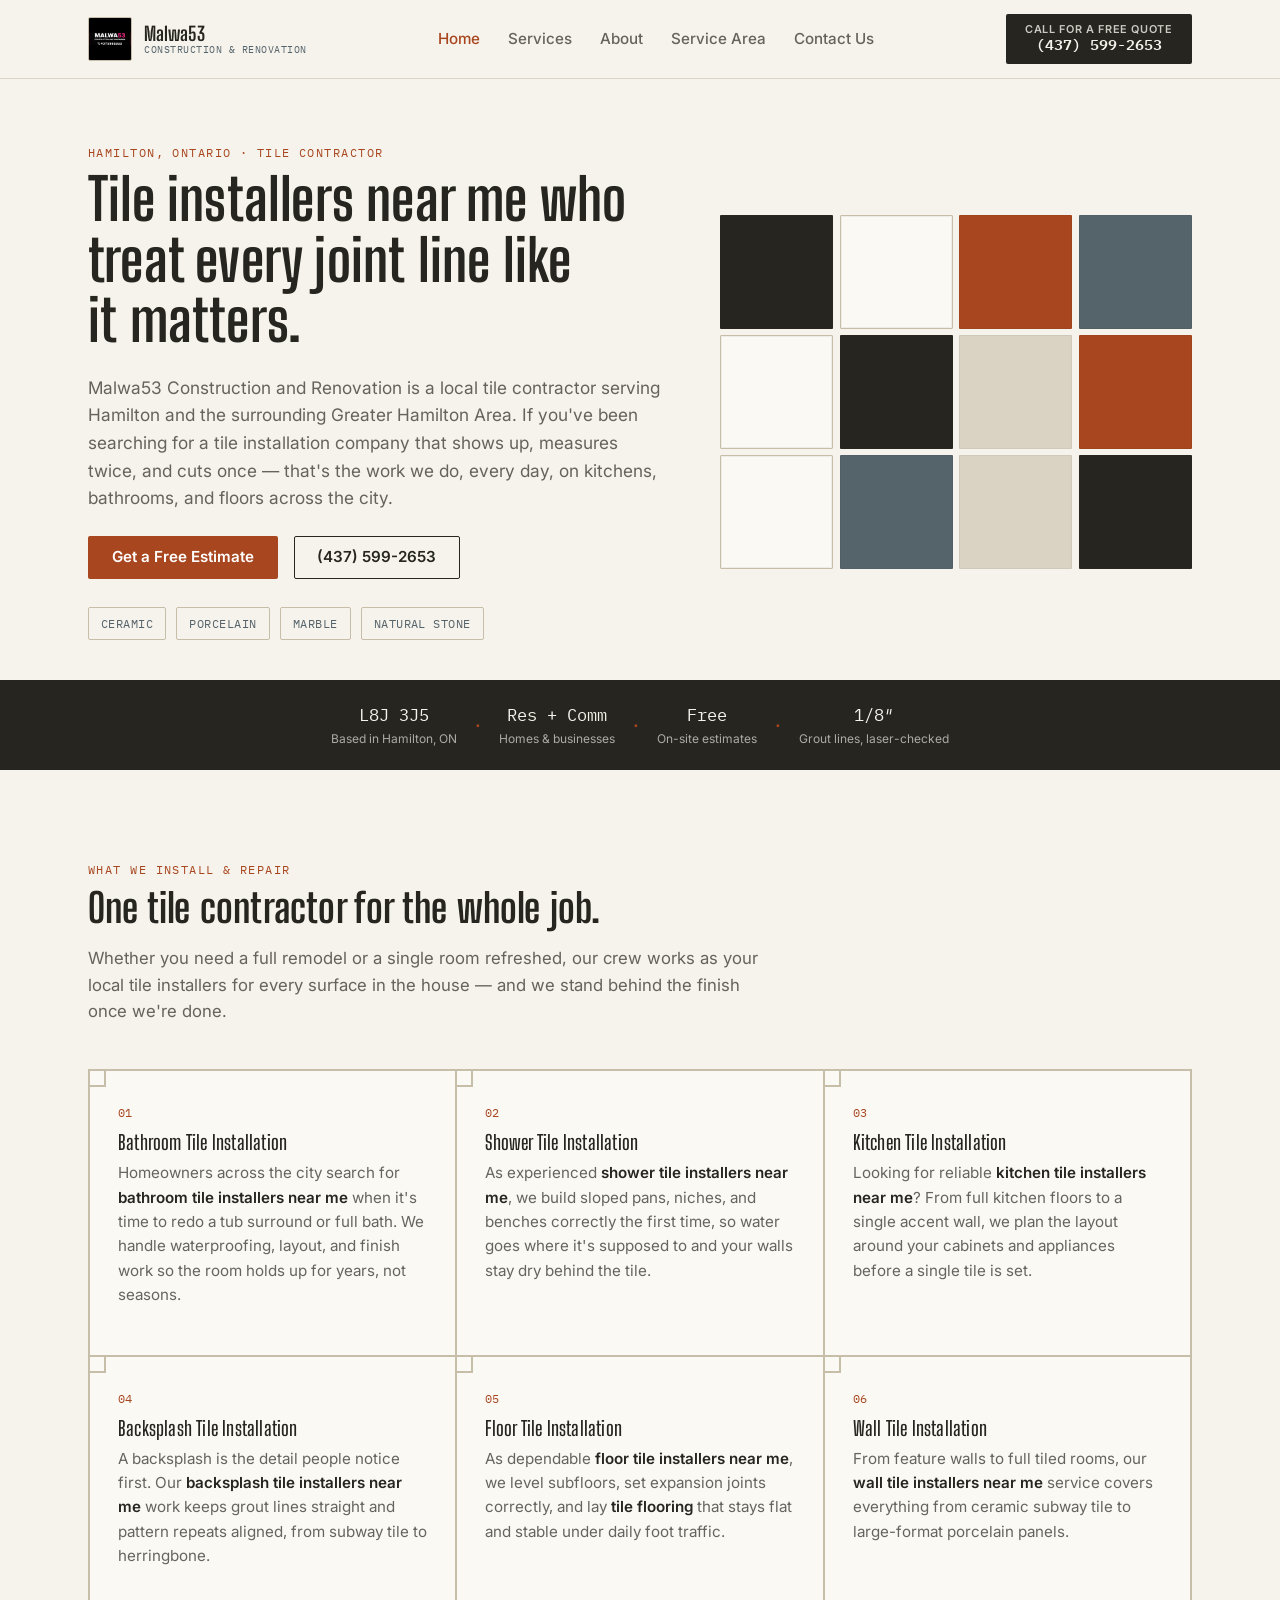
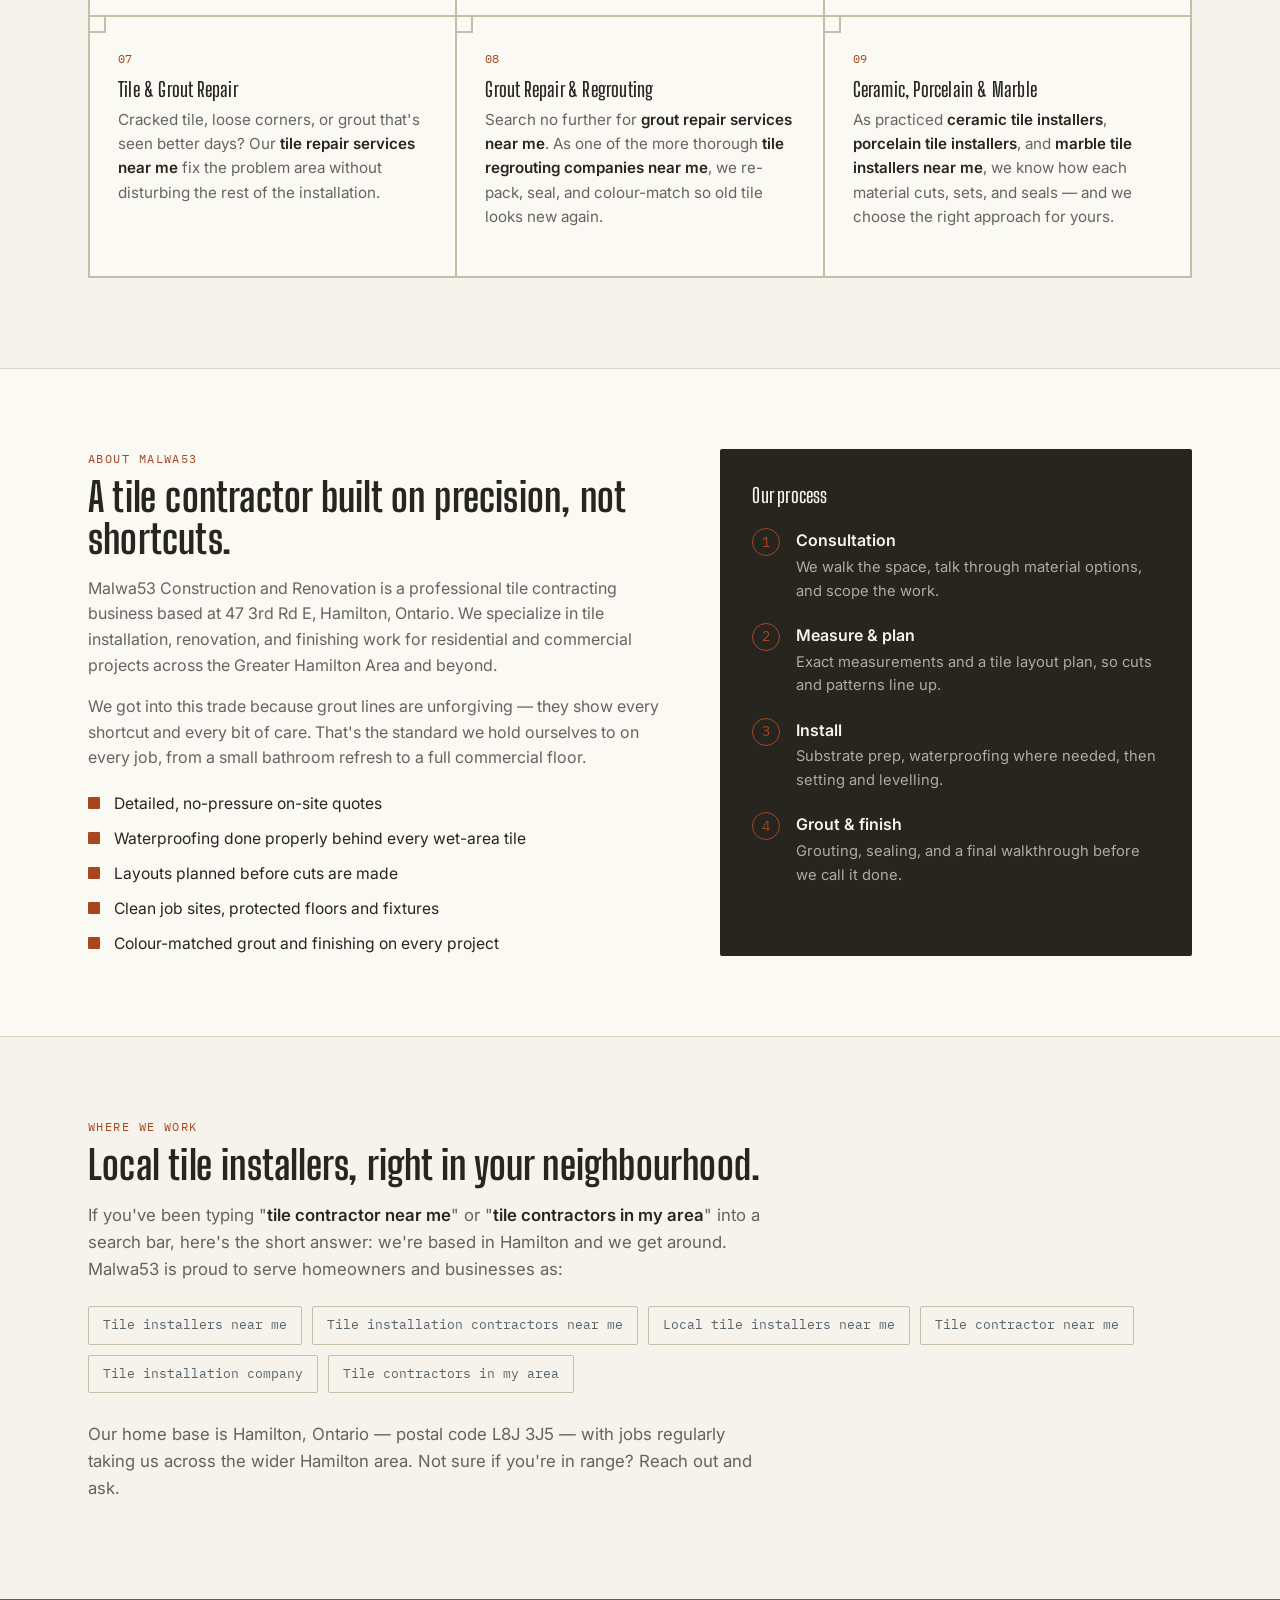
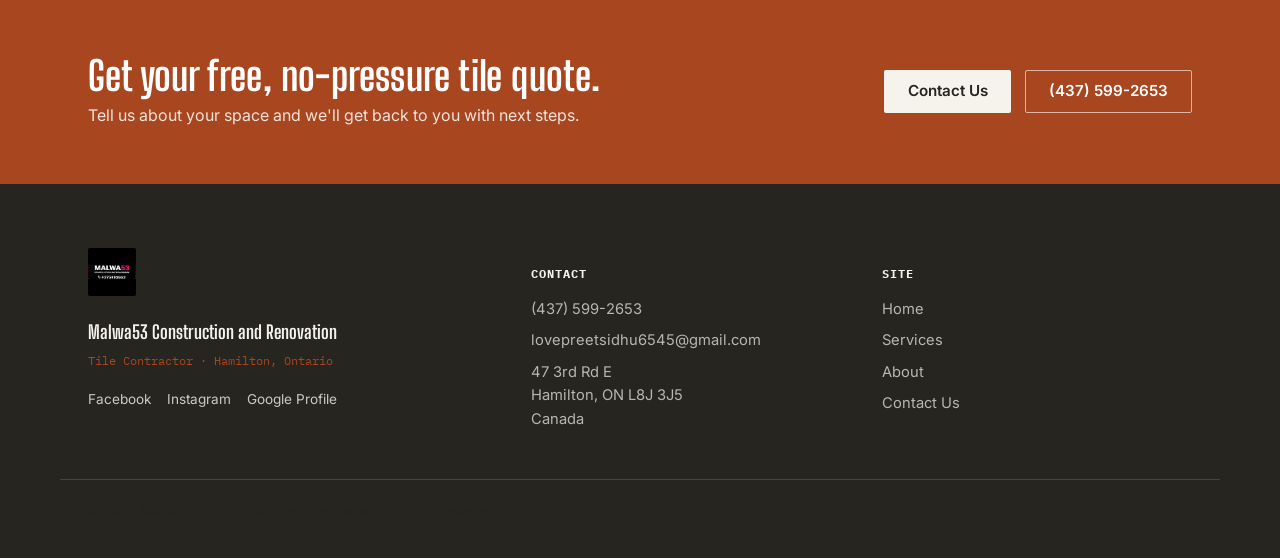
==== contact.html @ f7eab002 "Rename index (1).html to contact.html" ====
<!DOCTYPE html>
<html lang="en">
<head>
<meta charset="UTF-8">
<meta name="viewport" content="width=device-width, initial-scale=1.0">
<title>Malwa53 Construction and Renovation | Tile Contractor in Hamilton, Ontario</title>
<meta name="description" content="Malwa53 Construction and Renovation is a trusted local tile contractor in Hamilton, Ontario, offering bathroom, kitchen, backsplash, floor and wall tile installation, plus tile and grout repair services.">
<link rel="preconnect" href="https://fonts.googleapis.com">
<link rel="preconnect" href="https://fonts.gstatic.com" crossorigin>
<link href="https://fonts.googleapis.com/css2?family=Big+Shoulders+Display:wght@500;600;700;800&family=Inter:wght@400;500;600;700&family=IBM+Plex+Mono:wght@400;500&display=swap" rel="stylesheet">
<link rel="stylesheet" href="styles.css">
</head>
<body>

<!-- ============ HEADER ============ -->
<header class="site-header">
  <div class="wrap header-inner">
    <a class="brand" href="index.html">
      <img src="Malwa53 Construction and Renovation.jpg" alt="Malwa53 Construction and Renovation logo" class="brand-mark">
      <span class="brand-text">
        <span class="brand-name">Malwa53</span>
        <span class="brand-sub">Construction &amp; Renovation</span>
      </span>
    </a>

    <nav class="main-nav" aria-label="Primary">
      <a href="index.html" class="active">Home</a>
      <a href="index.html#services">Services</a>
      <a href="index.html#about">About</a>
      <a href="index.html#area">Service Area</a>
      <a href="contact.html">Contact Us</a>
    </nav>

    <a class="btn btn-call" href="tel:+14375992653">
      <span class="btn-label">Call for a Free Quote</span>
      <span class="btn-number">(437) 599-2653</span>
    </a>
  </div>
</header>

<main>

  <!-- ============ HERO ============ -->
  <section class="hero">
    <div class="wrap hero-inner">
      <div class="hero-copy">
        <p class="eyebrow">Hamilton, Ontario &middot; Tile Contractor</p>
        <h1>Tile installers near me who treat every joint&nbsp;line like it&nbsp;matters.</h1>
        <p class="hero-lede">
          Malwa53 Construction and Renovation is a local tile contractor serving Hamilton and the
          surrounding Greater Hamilton Area. If you've been searching for a tile installation company
          that shows up, measures twice, and cuts once &mdash; that's the work we do, every day, on
          kitchens, bathrooms, and floors across the city.
        </p>
        <div class="hero-actions">
          <a href="contact.html" class="btn btn-primary">Get a Free Estimate</a>
          <a href="tel:+14375992653" class="btn btn-ghost">(437) 599-2653</a>
        </div>
        <ul class="hero-tags">
          <li>Ceramic</li>
          <li>Porcelain</li>
          <li>Marble</li>
          <li>Natural Stone</li>
        </ul>
      </div>

      <div class="hero-mosaic" aria-hidden="true">
        <div class="tile t1"></div>
        <div class="tile t2"></div>
        <div class="tile t3"></div>
        <div class="tile t4"></div>
        <div class="tile t5"></div>
        <div class="tile t6"></div>
        <div class="tile t7"></div>
        <div class="tile t8"></div>
        <div class="tile t9"></div>
        <div class="tile t10"></div>
        <div class="tile t11"></div>
        <div class="tile t12"></div>
      </div>
    </div>
  </section>

  <!-- ============ TRUST STRIP ============ -->
  <section class="trust-strip">
    <div class="wrap trust-inner">
      <div class="trust-item">
        <span class="trust-num">L8J&nbsp;3J5</span>
        <span class="trust-label">Based in Hamilton, ON</span>
      </div>
      <span class="grout-dot" aria-hidden="true">&middot;</span>
      <div class="trust-item">
        <span class="trust-num">Res + Comm</span>
        <span class="trust-label">Homes &amp; businesses</span>
      </div>
      <span class="grout-dot" aria-hidden="true">&middot;</span>
      <div class="trust-item">
        <span class="trust-num">Free</span>
        <span class="trust-label">On-site estimates</span>
      </div>
      <span class="grout-dot" aria-hidden="true">&middot;</span>
      <div class="trust-item">
        <span class="trust-num">1/8&Prime;</span>
        <span class="trust-label">Grout lines, laser-checked</span>
      </div>
    </div>
  </section>

  <!-- ============ SERVICES ============ -->
  <section class="services" id="services">
    <div class="wrap">
      <p class="eyebrow">What we install &amp; repair</p>
      <h2>One tile contractor for the whole job.</h2>
      <p class="section-lede">
        Whether you need a full remodel or a single room refreshed, our crew works as your local tile
        installers for every surface in the house &mdash; and we stand behind the finish once we're done.
      </p>

      <div class="tile-grid">

        <article class="swatch">
          <span class="swatch-tag">01</span>
          <h3>Bathroom Tile Installation</h3>
          <p>
            Homeowners across the city search for <strong>bathroom tile installers near me</strong> when
            it's time to redo a tub surround or full bath. We handle waterproofing, layout, and finish
            work so the room holds up for years, not seasons.
          </p>
        </article>

        <article class="swatch">
          <span class="swatch-tag">02</span>
          <h3>Shower Tile Installation</h3>
          <p>
            As experienced <strong>shower tile installers near me</strong>, we build sloped pans, niches,
            and benches correctly the first time, so water goes where it's supposed to and your walls
            stay dry behind the tile.
          </p>
        </article>

        <article class="swatch">
          <span class="swatch-tag">03</span>
          <h3>Kitchen Tile Installation</h3>
          <p>
            Looking for reliable <strong>kitchen tile installers near me</strong>? From full kitchen floors
            to a single accent wall, we plan the layout around your cabinets and appliances before a
            single tile is set.
          </p>
        </article>

        <article class="swatch">
          <span class="swatch-tag">04</span>
          <h3>Backsplash Tile Installation</h3>
          <p>
            A backsplash is the detail people notice first. Our <strong>backsplash tile installers near me</strong>
            work keeps grout lines straight and pattern repeats aligned, from subway tile to herringbone.
          </p>
        </article>

        <article class="swatch">
          <span class="swatch-tag">05</span>
          <h3>Floor Tile Installation</h3>
          <p>
            As dependable <strong>floor tile installers near me</strong>, we level subfloors, set expansion
            joints correctly, and lay <strong>tile flooring</strong> that stays flat and stable under daily
            foot traffic.
          </p>
        </article>

        <article class="swatch">
          <span class="swatch-tag">06</span>
          <h3>Wall Tile Installation</h3>
          <p>
            From feature walls to full tiled rooms, our <strong>wall tile installers near me</strong> service
            covers everything from ceramic subway tile to large-format porcelain panels.
          </p>
        </article>

        <article class="swatch">
          <span class="swatch-tag">07</span>
          <h3>Tile &amp; Grout Repair</h3>
          <p>
            Cracked tile, loose corners, or grout that's seen better days? Our <strong>tile repair services near me</strong>
            fix the problem area without disturbing the rest of the installation.
          </p>
        </article>

        <article class="swatch">
          <span class="swatch-tag">08</span>
          <h3>Grout Repair &amp; Regrouting</h3>
          <p>
            Search no further for <strong>grout repair services near me</strong>. As one of the more thorough
            <strong>tile regrouting companies near me</strong>, we re-pack, seal, and colour-match so old
            tile looks new again.
          </p>
        </article>

        <article class="swatch">
          <span class="swatch-tag">09</span>
          <h3>Ceramic, Porcelain &amp; Marble</h3>
          <p>
            As practiced <strong>ceramic tile installers</strong>, <strong>porcelain tile installers</strong>, and
            <strong>marble tile installers near me</strong>, we know how each material cuts, sets, and seals
            &mdash; and we choose the right approach for yours.
          </p>
        </article>

      </div>
    </div>
  </section>

  <!-- ============ ABOUT / WHY US ============ -->
  <section class="about" id="about">
    <div class="wrap about-inner">
      <div class="about-copy">
        <p class="eyebrow">About Malwa53</p>
        <h2>A tile contractor built on precision, not shortcuts.</h2>
        <p>
          Malwa53 Construction and Renovation is a professional tile contracting business based at
          47 3rd Rd E, Hamilton, Ontario. We specialize in tile installation, renovation, and finishing
          work for residential and commercial projects across the Greater Hamilton Area and beyond.
        </p>
        <p>
          We got into this trade because grout lines are unforgiving &mdash; they show every shortcut and
          every bit of care. That's the standard we hold ourselves to on every job, from a small
          bathroom refresh to a full commercial floor.
        </p>
        <ul class="check-list">
          <li>Detailed, no-pressure on-site quotes</li>
          <li>Waterproofing done properly behind every wet-area tile</li>
          <li>Layouts planned before cuts are made</li>
          <li>Clean job sites, protected floors and fixtures</li>
          <li>Colour-matched grout and finishing on every project</li>
        </ul>
      </div>

      <div class="about-panel">
        <h3>Our process</h3>
        <ol class="process-list">
          <li>
            <span class="process-num">1</span>
            <div>
              <strong>Consultation</strong>
              <p>We walk the space, talk through material options, and scope the work.</p>
            </div>
          </li>
          <li>
            <span class="process-num">2</span>
            <div>
              <strong>Measure &amp; plan</strong>
              <p>Exact measurements and a tile layout plan, so cuts and patterns line up.</p>
            </div>
          </li>
          <li>
            <span class="process-num">3</span>
            <div>
              <strong>Install</strong>
              <p>Substrate prep, waterproofing where needed, then setting and levelling.</p>
            </div>
          </li>
          <li>
            <span class="process-num">4</span>
            <div>
              <strong>Grout &amp; finish</strong>
              <p>Grouting, sealing, and a final walkthrough before we call it done.</p>
            </div>
          </li>
        </ol>
      </div>
    </div>
  </section>

  <!-- ============ SERVICE AREA ============ -->
  <section class="area" id="area">
    <div class="wrap">
      <p class="eyebrow">Where we work</p>
      <h2>Local tile installers, right in your neighbourhood.</h2>
      <p class="section-lede">
        If you've been typing "<strong>tile contractor near me</strong>" or "<strong>tile contractors in my
        area</strong>" into a search bar, here's the short answer: we're based in Hamilton and we get
        around. Malwa53 is proud to serve homeowners and businesses as:
      </p>
      <ul class="area-tags">
        <li>Tile installers near me</li>
        <li>Tile installation contractors near me</li>
        <li>Local tile installers near me</li>
        <li>Tile contractor near me</li>
        <li>Tile installation company</li>
        <li>Tile contractors in my area</li>
      </ul>
      <p class="section-lede">
        Our home base is Hamilton, Ontario &mdash; postal code L8J 3J5 &mdash; with jobs regularly taking us
        across the wider Hamilton area. Not sure if you're in range? Reach out and ask.
      </p>
    </div>
  </section>

  <!-- ============ CTA BANNER ============ -->
  <section class="cta-banner">
    <div class="wrap cta-inner">
      <div>
        <h2>Get your free, no-pressure tile quote.</h2>
        <p>Tell us about your space and we'll get back to you with next steps.</p>
      </div>
      <div class="cta-actions">
        <a href="contact.html" class="btn btn-primary-inverse">Contact Us</a>
        <a href="tel:+14375992653" class="btn btn-ghost-inverse">(437) 599-2653</a>
      </div>
    </div>
  </section>

</main>

<!-- ============ FOOTER ============ -->
<footer class="site-footer">
  <div class="wrap footer-inner">
    <div class="footer-brand">
      <img src="Malwa53 Construction and Renovation.jpg" alt="Malwa53 Construction and Renovation logo" class="footer-logo">
      <p class="brand-name">Malwa53 Construction and Renovation</p>
      <p class="footer-tagline">Tile Contractor &middot; Hamilton, Ontario</p>
      <div class="social-links">
        <a href="https://www.facebook.com/people/Malwa53-Construction-and-Renovation/61591965983085/" target="_blank" rel="noopener">Facebook</a>
        <a href="https://www.instagram.com/malwa53_constructoinand_reno/" target="_blank" rel="noopener">Instagram</a>
        <a href="https://share.google/0aF2toQSQWah9Ocht" target="_blank" rel="noopener">Google Profile</a>
      </div>
    </div>

    <div class="footer-col">
      <h4>Contact</h4>
      <p><a href="tel:+14375992653">(437) 599-2653</a></p>
      <p><a href="mailto:lovepreetsidhu6545@gmail.com">lovepreetsidhu6545@gmail.com</a></p>
      <p>47 3rd Rd E<br>Hamilton, ON&nbsp;L8J&nbsp;3J5<br>Canada</p>
    </div>

    <div class="footer-col">
      <h4>Site</h4>
      <p><a href="index.html">Home</a></p>
      <p><a href="index.html#services">Services</a></p>
      <p><a href="index.html#about">About</a></p>
      <p><a href="contact.html">Contact Us</a></p>
    </div>
  </div>
  <div class="wrap footer-bottom">
    <p>&copy; 2026 Malwa53 Construction and Renovation. All rights reserved.</p>
  </div>
</footer>

</body>
</html>
---- styles.css ----
/* =========================================================
   Malwa53 Construction and Renovation
   Design tokens: porcelain / grout-charcoal / brick / slate
   ========================================================= */

:root{
  --porcelain:   #F6F3EC;
  --porcelain-2: #FBF9F4;
  --charcoal:    #26251F;
  --charcoal-70: rgba(38,37,31,0.7);
  --brick:       #A8461F;
  --brick-dark:  #8A3818;
  --slate:       #55636B;
  --line:        #DAD3C4;
  --line-strong: #C7BEA9;
  --white:       #FFFFFF;

  --font-display: 'Big Shoulders Display', sans-serif;
  --font-body:    'Inter', sans-serif;
  --font-mono:    'IBM Plex Mono', monospace;

  --radius-sm: 2px;
  --wrap: 1160px;
}

*{ box-sizing: border-box; }
html{ scroll-behavior: smooth; }

body{
  margin:0;
  background: var(--porcelain);
  color: var(--charcoal);
  font-family: var(--font-body);
  font-size: 16px;
  line-height: 1.6;
  -webkit-font-smoothing: antialiased;
}

.wrap{
  max-width: var(--wrap);
  margin: 0 auto;
  padding: 0 28px;
}

h1,h2,h3{
  font-family: var(--font-display);
  font-weight: 700;
  line-height: 1.05;
  margin: 0 0 0.4em;
  letter-spacing: 0.2px;
}

h1{ font-size: clamp(2.4rem, 5vw, 3.6rem); }
h2{ font-size: clamp(1.8rem, 3.4vw, 2.5rem); }
h3{ font-size: 1.25rem; font-weight: 600; }

p{ margin: 0 0 1em; color: var(--charcoal-70); }

a{ color: inherit; text-decoration: none; }

.eyebrow{
  font-family: var(--font-mono);
  font-size: 0.75rem;
  letter-spacing: 0.12em;
  text-transform: uppercase;
  color: var(--brick);
  margin-bottom: 0.6em;
}

.section-lede{
  max-width: 62ch;
  font-size: 1.05rem;
}

strong{ color: var(--charcoal); font-weight: 600; }

/* ---------- Buttons ---------- */
.btn{
  display: inline-flex;
  flex-direction: column;
  align-items: center;
  justify-content: center;
  padding: 0.75em 1.5em;
  border-radius: var(--radius-sm);
  font-family: var(--font-body);
  font-weight: 600;
  font-size: 0.95rem;
  border: 1.5px solid transparent;
  cursor: pointer;
  transition: transform 0.15s ease, background 0.15s ease, border-color 0.15s ease;
  line-height: 1.2;
}
.btn:hover{ transform: translateY(-1px); }

.btn-primary{ background: var(--brick); color: var(--white); }
.btn-primary:hover{ background: var(--brick-dark); }

.btn-ghost{ background: transparent; border-color: var(--charcoal); color: var(--charcoal); }
.btn-ghost:hover{ background: var(--charcoal); color: var(--porcelain); }

.btn-primary-inverse{ background: var(--porcelain); color: var(--charcoal); }
.btn-primary-inverse:hover{ background: var(--white); }

.btn-ghost-inverse{ background: transparent; border-color: rgba(255,255,255,0.6); color: var(--white); }
.btn-ghost-inverse:hover{ border-color: var(--white); }

.btn-call{
  background: var(--charcoal);
  color: var(--porcelain);
  text-align: center;
  padding: 0.55em 1.2em;
}
.btn-call:hover{ background: var(--brick); }
.btn-label{ font-size: 0.68rem; text-transform: uppercase; letter-spacing: 0.06em; opacity: 0.8; }
.btn-number{ font-family: var(--font-mono); font-size: 0.95rem; }

/* ---------- Header ---------- */
.site-header{
  background: var(--porcelain);
  border-bottom: 1px solid var(--line);
  position: sticky;
  top: 0;
  z-index: 50;
}
.header-inner{
  display: flex;
  align-items: center;
  justify-content: space-between;
  gap: 24px;
  padding-top: 14px;
  padding-bottom: 14px;
}
.brand{ display: flex; align-items: center; gap: 12px; }
.brand-mark{
  width: 44px; height: 44px;
  object-fit: cover;
  border-radius: var(--radius-sm);
  border: 1px solid var(--line-strong);
}
.brand-text{ display: flex; flex-direction: column; line-height: 1.1; }
.brand-name{ font-family: var(--font-display); font-weight: 700; font-size: 1.2rem; }
.brand-sub{ font-family: var(--font-mono); font-size: 0.65rem; letter-spacing: 0.05em; color: var(--slate); text-transform: uppercase; }

.main-nav{ display: flex; gap: 28px; font-size: 0.95rem; font-weight: 500; }
.main-nav a{ color: var(--charcoal-70); position: relative; padding: 4px 0; }
.main-nav a:hover, .main-nav a.active{ color: var(--brick); }

@media (max-width: 860px){
  .main-nav{ display: none; }
}

/* ---------- Hero ---------- */
.hero{ padding: 64px 0 40px; overflow: hidden; }
.hero-inner{
  display: grid;
  grid-template-columns: 1.1fr 0.9fr;
  gap: 56px;
  align-items: center;
}
.hero-lede{ font-size: 1.08rem; max-width: 52ch; }
.hero-actions{ display: flex; gap: 16px; margin: 24px 0 28px; flex-wrap: wrap; }
.hero-tags{
  list-style: none;
  display: flex;
  gap: 10px;
  padding: 0;
  margin: 0;
  flex-wrap: wrap;
}
.hero-tags li{
  font-family: var(--font-mono);
  font-size: 0.75rem;
  letter-spacing: 0.04em;
  text-transform: uppercase;
  padding: 6px 12px;
  border: 1px solid var(--line-strong);
  border-radius: var(--radius-sm);
  color: var(--slate);
}

/* Signature element: laid-tile mosaic */
.hero-mosaic{
  display: grid;
  grid-template-columns: repeat(4, 1fr);
  grid-template-rows: repeat(3, 1fr);
  gap: 6px;
  aspect-ratio: 4 / 3;
}
.hero-mosaic .tile{
  border-radius: 1px;
  opacity: 0;
  transform: scale(0.85);
  animation: tile-lay 0.5s ease forwards;
  box-shadow: inset 0 0 0 1px rgba(38,37,31,0.06);
}
.t1{ background: var(--charcoal); animation-delay: 0.02s; }
.t2{ background: var(--porcelain-2); border: 1px solid var(--line-strong); animation-delay: 0.09s; }
.t3{ background: var(--brick); animation-delay: 0.16s; }
.t4{ background: var(--slate); animation-delay: 0.23s; }
.t5{ background: var(--porcelain-2); border: 1px solid var(--line-strong); animation-delay: 0.30s; }
.t6{ background: var(--charcoal); animation-delay: 0.37s; }
.t7{ background: var(--line); animation-delay: 0.44s; }
.t8{ background: var(--brick); animation-delay: 0.51s; }
.t9{ background: var(--porcelain-2); border: 1px solid var(--line-strong); animation-delay: 0.58s; }
.t10{ background: var(--slate); animation-delay: 0.65s; }
.t11{ background: var(--line); animation-delay: 0.72s; }
.t12{ background: var(--charcoal); animation-delay: 0.79s; }

@keyframes tile-lay{
  to{ opacity: 1; transform: scale(1); }
}

@media (prefers-reduced-motion: reduce){
  .hero-mosaic .tile{ animation: none; opacity: 1; transform: none; }
}

@media (max-width: 860px){
  .hero-inner{ grid-template-columns: 1fr; }
  .hero-mosaic{ max-width: 420px; margin: 0 auto; }
}

/* ---------- Trust strip ---------- */
.trust-strip{
  background: var(--charcoal);
  color: var(--porcelain);
  padding: 22px 0;
}
.trust-inner{
  display: flex;
  align-items: center;
  justify-content: center;
  flex-wrap: wrap;
  gap: 18px;
}
.trust-item{ display: flex; flex-direction: column; align-items: center; text-align: center; }
.trust-num{ font-family: var(--font-mono); font-size: 1.05rem; color: var(--porcelain); }
.trust-label{ font-size: 0.75rem; color: rgba(246,243,236,0.65); }
.grout-dot{ color: var(--brick); font-size: 1.4rem; }
@media (max-width: 700px){ .grout-dot{ display:none; } }

/* ---------- Services ---------- */
.services{ padding: 90px 0; }
.tile-grid{
  margin-top: 44px;
  display: grid;
  grid-template-columns: repeat(3, 1fr);
  gap: 2px;
  background: var(--line-strong);
  border: 2px solid var(--line-strong);
}
.swatch{
  background: var(--porcelain-2);
  padding: 32px 28px;
  position: relative;
  transition: background 0.2s ease;
}
.swatch:hover{ background: var(--white); }
.swatch::before{
  content: "";
  position: absolute;
  top: 0; left: 0;
  width: 14px; height: 14px;
  background: var(--porcelain-2);
  border-right: 2px solid var(--line-strong);
  border-bottom: 2px solid var(--line-strong);
  transition: background 0.2s ease;
}
.swatch:hover::before{ background: var(--white); }
.swatch-tag{
  font-family: var(--font-mono);
  font-size: 0.75rem;
  color: var(--brick);
  display: block;
  margin-bottom: 10px;
}
.swatch p{ font-size: 0.95rem; }

@media (max-width: 900px){
  .tile-grid{ grid-template-columns: repeat(2, 1fr); }
}
@media (max-width: 600px){
  .tile-grid{ grid-template-columns: 1fr; }
}

/* ---------- About ---------- */
.about{ padding: 80px 0; background: var(--porcelain-2); border-top: 1px solid var(--line); border-bottom: 1px solid var(--line); }
.about-inner{
  display: grid;
  grid-template-columns: 1.1fr 0.9fr;
  gap: 56px;
}
.check-list{
  list-style: none;
  padding: 0;
  margin: 20px 0 0;
  display: grid;
  gap: 10px;
}
.check-list li{
  position: relative;
  padding-left: 26px;
  color: var(--charcoal);
  font-size: 0.98rem;
}
.check-list li::before{
  content: "";
  position: absolute;
  left: 0; top: 6px;
  width: 12px; height: 12px;
  background: var(--brick);
  border-radius: 1px;
}

.about-panel{
  background: var(--charcoal);
  color: var(--porcelain);
  padding: 36px 32px;
  border-radius: var(--radius-sm);
}
.about-panel h3{ color: var(--porcelain); margin-bottom: 22px; }
.process-list{
  list-style: none;
  margin: 0; padding: 0;
  display: grid;
  gap: 20px;
}
.process-list li{ display: flex; gap: 16px; align-items: flex-start; }
.process-num{
  font-family: var(--font-mono);
  color: var(--brick);
  border: 1px solid var(--brick);
  width: 28px; height: 28px;
  min-width: 28px;
  display: flex; align-items: center; justify-content: center;
  border-radius: 50%;
  font-size: 0.85rem;
}
.process-list strong{ color: var(--porcelain); display: block; margin-bottom: 2px; }
.process-list p{ color: rgba(246,243,236,0.65); margin: 0; font-size: 0.92rem; }

@media (max-width: 860px){
  .about-inner{ grid-template-columns: 1fr; }
}

/* ---------- Service area ---------- */
.area{ padding: 80px 0; }
.area-tags{
  list-style: none;
  display: flex;
  flex-wrap: wrap;
  gap: 10px;
  padding: 0;
  margin: 24px 0 28px;
}
.area-tags li{
  font-family: var(--font-mono);
  font-size: 0.8rem;
  padding: 8px 14px;
  border: 1px solid var(--line-strong);
  color: var(--slate);
  border-radius: var(--radius-sm);
}

/* ---------- CTA Banner ---------- */
.cta-banner{ background: var(--brick); color: var(--white); padding: 56px 0; }
.cta-inner{
  display: flex;
  align-items: center;
  justify-content: space-between;
  flex-wrap: wrap;
  gap: 24px;
}
.cta-banner h2{ color: var(--white); margin-bottom: 6px; }
.cta-banner p{ color: rgba(255,255,255,0.85); margin: 0; }
.cta-actions{ display: flex; gap: 14px; flex-wrap: wrap; }

/* ---------- Footer ---------- */
.site-footer{ background: var(--charcoal); color: rgba(246,243,236,0.8); padding: 64px 0 0; }
.footer-inner{
  display: grid;
  grid-template-columns: 1.3fr 1fr 1fr;
  gap: 40px;
  padding-bottom: 40px;
  border-bottom: 1px solid rgba(246,243,236,0.15);
}
.footer-logo{ width: 48px; height: 48px; object-fit: cover; border-radius: var(--radius-sm); margin-bottom: 14px; }
.footer-brand .brand-name{ font-family: var(--font-display); font-size: 1.15rem; color: var(--porcelain); margin: 0; }
.footer-tagline{ font-family: var(--font-mono); font-size: 0.75rem; color: var(--brick); margin: 4px 0 18px; }
.social-links{ display: flex; gap: 16px; font-size: 0.85rem; }
.social-links a:hover{ color: var(--brick); }
.footer-col h4{
  font-family: var(--font-mono);
  font-size: 0.75rem;
  letter-spacing: 0.08em;
  text-transform: uppercase;
  color: var(--porcelain);
  margin-bottom: 14px;
}
.footer-col p{ margin: 0 0 8px; font-size: 0.92rem; color: rgba(246,243,236,0.7); }
.footer-col a:hover{ color: var(--brick); }

.footer-bottom{ padding: 22px 28px; font-size: 0.8rem; color: rgba(246,243,236,0.45); }

@media (max-width: 700px){
  .footer-inner{ grid-template-columns: 1fr; gap: 32px; }
}
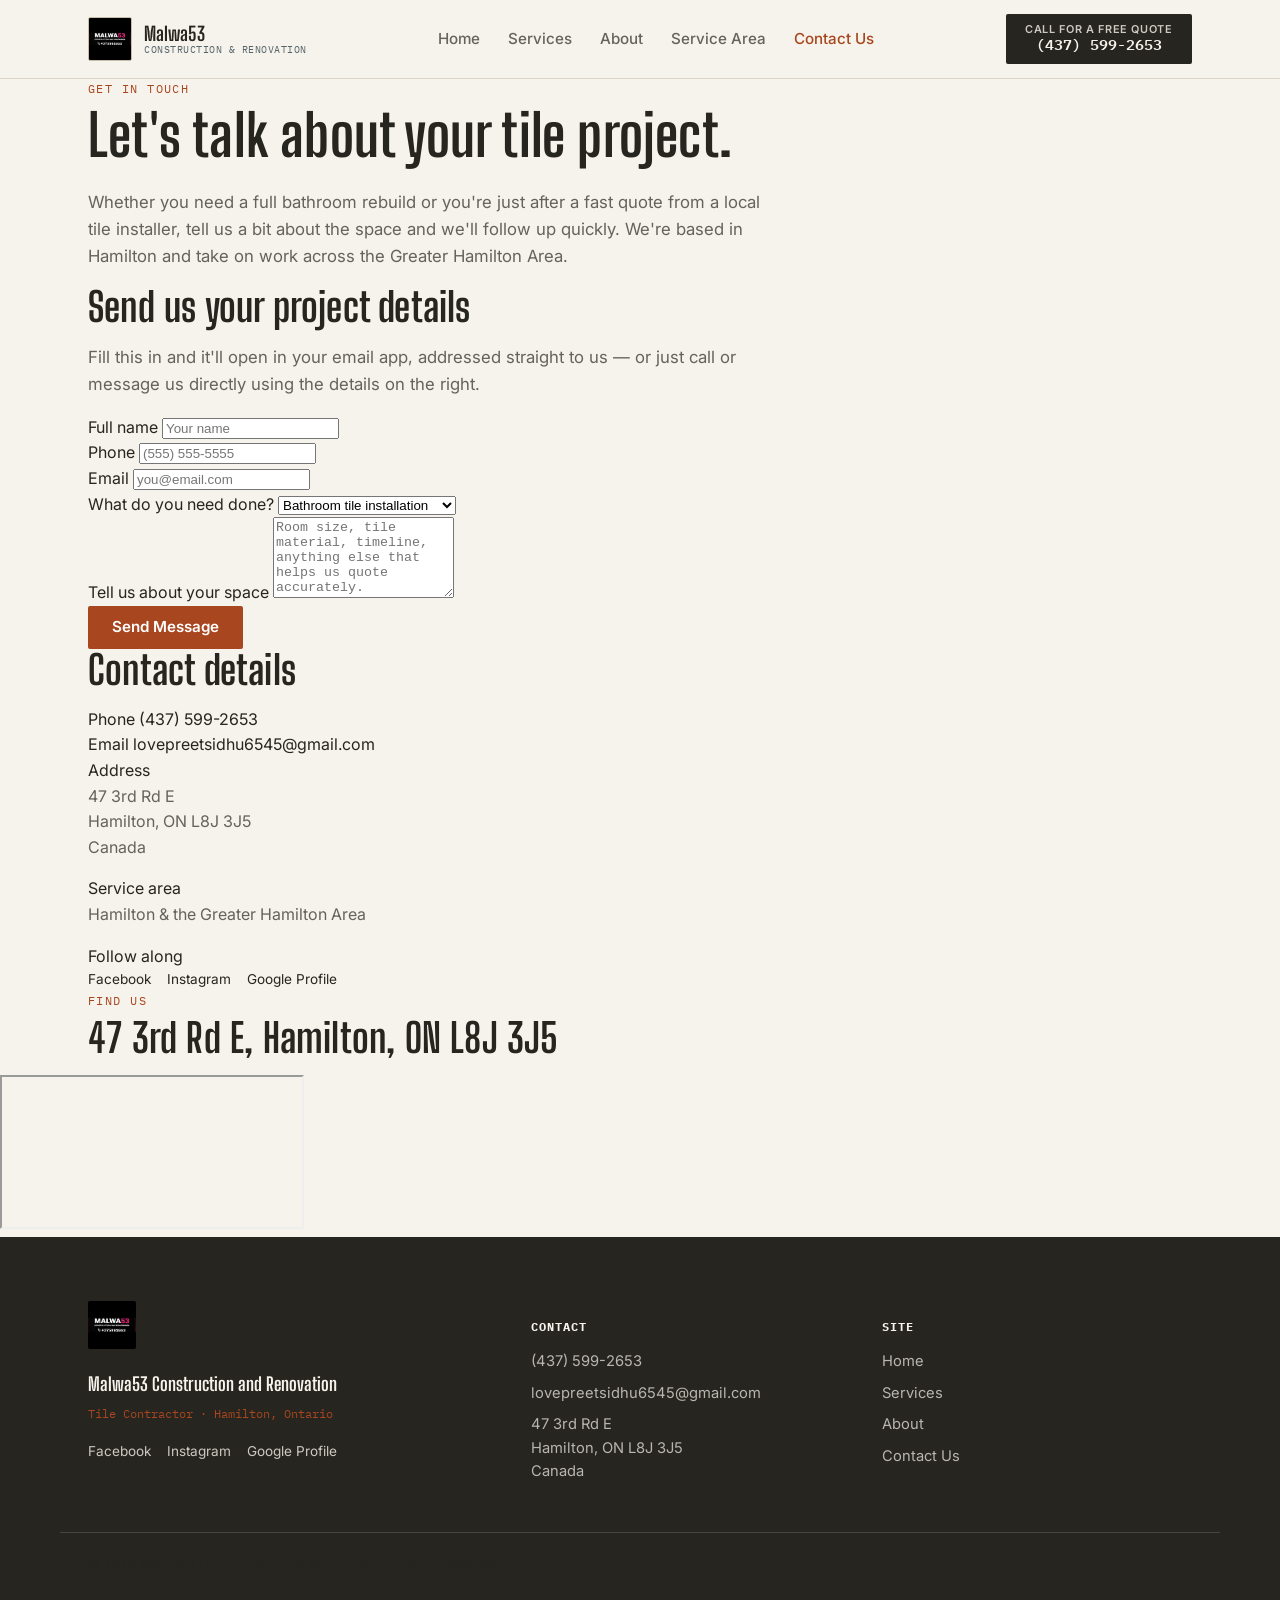
==== commit f23925ae: "Add files via upload" ====
--- a/contact.html
+++ b/contact.html
@@ -3,8 +3,8 @@
 <head>
 <meta charset="UTF-8">
 <meta name="viewport" content="width=device-width, initial-scale=1.0">
-<title>Malwa53 Construction and Renovation | Tile Contractor in Hamilton, Ontario</title>
-<meta name="description" content="Malwa53 Construction and Renovation is a trusted local tile contractor in Hamilton, Ontario, offering bathroom, kitchen, backsplash, floor and wall tile installation, plus tile and grout repair services.">
+<title>Contact Us | Malwa53 Construction and Renovation | Hamilton, ON</title>
+<meta name="description" content="Contact Malwa53 Construction and Renovation, a local tile contractor in Hamilton, Ontario. Call, email, or send your project details for a free tile installation quote.">
 <link rel="preconnect" href="https://fonts.googleapis.com">
 <link rel="preconnect" href="https://fonts.gstatic.com" crossorigin>
 <link href="https://fonts.googleapis.com/css2?family=Big+Shoulders+Display:wght@500;600;700;800&family=Inter:wght@400;500;600;700&family=IBM+Plex+Mono:wght@400;500&display=swap" rel="stylesheet">
@@ -24,11 +24,11 @@
     </a>
 
     <nav class="main-nav" aria-label="Primary">
-      <a href="index.html" class="active">Home</a>
+      <a href="index.html">Home</a>
       <a href="index.html#services">Services</a>
       <a href="index.html#about">About</a>
       <a href="index.html#area">Service Area</a>
-      <a href="contact.html">Contact Us</a>
+      <a href="contact.html" class="active">Contact Us</a>
     </nav>
 
     <a class="btn btn-call" href="tel:+14375992653">
@@ -40,272 +40,122 @@
 
 <main>
 
-  <!-- ============ HERO ============ -->
-  <section class="hero">
-    <div class="wrap hero-inner">
-      <div class="hero-copy">
-        <p class="eyebrow">Hamilton, Ontario &middot; Tile Contractor</p>
-        <h1>Tile installers near me who treat every joint&nbsp;line like it&nbsp;matters.</h1>
-        <p class="hero-lede">
-          Malwa53 Construction and Renovation is a local tile contractor serving Hamilton and the
-          surrounding Greater Hamilton Area. If you've been searching for a tile installation company
-          that shows up, measures twice, and cuts once &mdash; that's the work we do, every day, on
-          kitchens, bathrooms, and floors across the city.
-        </p>
-        <div class="hero-actions">
-          <a href="contact.html" class="btn btn-primary">Get a Free Estimate</a>
-          <a href="tel:+14375992653" class="btn btn-ghost">(437) 599-2653</a>
-        </div>
-        <ul class="hero-tags">
-          <li>Ceramic</li>
-          <li>Porcelain</li>
-          <li>Marble</li>
-          <li>Natural Stone</li>
-        </ul>
-      </div>
-
-      <div class="hero-mosaic" aria-hidden="true">
-        <div class="tile t1"></div>
-        <div class="tile t2"></div>
-        <div class="tile t3"></div>
-        <div class="tile t4"></div>
-        <div class="tile t5"></div>
-        <div class="tile t6"></div>
-        <div class="tile t7"></div>
-        <div class="tile t8"></div>
-        <div class="tile t9"></div>
-        <div class="tile t10"></div>
-        <div class="tile t11"></div>
-        <div class="tile t12"></div>
-      </div>
-    </div>
-  </section>
-
-  <!-- ============ TRUST STRIP ============ -->
-  <section class="trust-strip">
-    <div class="wrap trust-inner">
-      <div class="trust-item">
-        <span class="trust-num">L8J&nbsp;3J5</span>
-        <span class="trust-label">Based in Hamilton, ON</span>
-      </div>
-      <span class="grout-dot" aria-hidden="true">&middot;</span>
-      <div class="trust-item">
-        <span class="trust-num">Res + Comm</span>
-        <span class="trust-label">Homes &amp; businesses</span>
-      </div>
-      <span class="grout-dot" aria-hidden="true">&middot;</span>
-      <div class="trust-item">
-        <span class="trust-num">Free</span>
-        <span class="trust-label">On-site estimates</span>
-      </div>
-      <span class="grout-dot" aria-hidden="true">&middot;</span>
-      <div class="trust-item">
-        <span class="trust-num">1/8&Prime;</span>
-        <span class="trust-label">Grout lines, laser-checked</span>
-      </div>
-    </div>
-  </section>
-
-  <!-- ============ SERVICES ============ -->
-  <section class="services" id="services">
+  <!-- ============ PAGE HERO ============ -->
+  <section class="page-hero">
     <div class="wrap">
-      <p class="eyebrow">What we install &amp; repair</p>
-      <h2>One tile contractor for the whole job.</h2>
+      <p class="eyebrow">Get in touch</p>
+      <h1>Let's talk about your tile project.</h1>
       <p class="section-lede">
-        Whether you need a full remodel or a single room refreshed, our crew works as your local tile
-        installers for every surface in the house &mdash; and we stand behind the finish once we're done.
-      </p>
-
-      <div class="tile-grid">
-
-        <article class="swatch">
-          <span class="swatch-tag">01</span>
-          <h3>Bathroom Tile Installation</h3>
-          <p>
-            Homeowners across the city search for <strong>bathroom tile installers near me</strong> when
-            it's time to redo a tub surround or full bath. We handle waterproofing, layout, and finish
-            work so the room holds up for years, not seasons.
-          </p>
-        </article>
-
-        <article class="swatch">
-          <span class="swatch-tag">02</span>
-          <h3>Shower Tile Installation</h3>
-          <p>
-            As experienced <strong>shower tile installers near me</strong>, we build sloped pans, niches,
-            and benches correctly the first time, so water goes where it's supposed to and your walls
-            stay dry behind the tile.
-          </p>
-        </article>
-
-        <article class="swatch">
-          <span class="swatch-tag">03</span>
-          <h3>Kitchen Tile Installation</h3>
-          <p>
-            Looking for reliable <strong>kitchen tile installers near me</strong>? From full kitchen floors
-            to a single accent wall, we plan the layout around your cabinets and appliances before a
-            single tile is set.
-          </p>
-        </article>
-
-        <article class="swatch">
-          <span class="swatch-tag">04</span>
-          <h3>Backsplash Tile Installation</h3>
-          <p>
-            A backsplash is the detail people notice first. Our <strong>backsplash tile installers near me</strong>
-            work keeps grout lines straight and pattern repeats aligned, from subway tile to herringbone.
-          </p>
-        </article>
-
-        <article class="swatch">
-          <span class="swatch-tag">05</span>
-          <h3>Floor Tile Installation</h3>
-          <p>
-            As dependable <strong>floor tile installers near me</strong>, we level subfloors, set expansion
-            joints correctly, and lay <strong>tile flooring</strong> that stays flat and stable under daily
-            foot traffic.
-          </p>
-        </article>
-
-        <article class="swatch">
-          <span class="swatch-tag">06</span>
-          <h3>Wall Tile Installation</h3>
-          <p>
-            From feature walls to full tiled rooms, our <strong>wall tile installers near me</strong> service
-            covers everything from ceramic subway tile to large-format porcelain panels.
-          </p>
-        </article>
-
-        <article class="swatch">
-          <span class="swatch-tag">07</span>
-          <h3>Tile &amp; Grout Repair</h3>
-          <p>
-            Cracked tile, loose corners, or grout that's seen better days? Our <strong>tile repair services near me</strong>
-            fix the problem area without disturbing the rest of the installation.
-          </p>
-        </article>
-
-        <article class="swatch">
-          <span class="swatch-tag">08</span>
-          <h3>Grout Repair &amp; Regrouting</h3>
-          <p>
-            Search no further for <strong>grout repair services near me</strong>. As one of the more thorough
-            <strong>tile regrouting companies near me</strong>, we re-pack, seal, and colour-match so old
-            tile looks new again.
-          </p>
-        </article>
-
-        <article class="swatch">
-          <span class="swatch-tag">09</span>
-          <h3>Ceramic, Porcelain &amp; Marble</h3>
-          <p>
-            As practiced <strong>ceramic tile installers</strong>, <strong>porcelain tile installers</strong>, and
-            <strong>marble tile installers near me</strong>, we know how each material cuts, sets, and seals
-            &mdash; and we choose the right approach for yours.
-          </p>
-        </article>
-
-      </div>
-    </div>
-  </section>
-
-  <!-- ============ ABOUT / WHY US ============ -->
-  <section class="about" id="about">
-    <div class="wrap about-inner">
-      <div class="about-copy">
-        <p class="eyebrow">About Malwa53</p>
-        <h2>A tile contractor built on precision, not shortcuts.</h2>
-        <p>
-          Malwa53 Construction and Renovation is a professional tile contracting business based at
-          47 3rd Rd E, Hamilton, Ontario. We specialize in tile installation, renovation, and finishing
-          work for residential and commercial projects across the Greater Hamilton Area and beyond.
-        </p>
-        <p>
-          We got into this trade because grout lines are unforgiving &mdash; they show every shortcut and
-          every bit of care. That's the standard we hold ourselves to on every job, from a small
-          bathroom refresh to a full commercial floor.
-        </p>
-        <ul class="check-list">
-          <li>Detailed, no-pressure on-site quotes</li>
-          <li>Waterproofing done properly behind every wet-area tile</li>
-          <li>Layouts planned before cuts are made</li>
-          <li>Clean job sites, protected floors and fixtures</li>
-          <li>Colour-matched grout and finishing on every project</li>
-        </ul>
-      </div>
-
-      <div class="about-panel">
-        <h3>Our process</h3>
-        <ol class="process-list">
-          <li>
-            <span class="process-num">1</span>
-            <div>
-              <strong>Consultation</strong>
-              <p>We walk the space, talk through material options, and scope the work.</p>
-            </div>
-          </li>
-          <li>
-            <span class="process-num">2</span>
-            <div>
-              <strong>Measure &amp; plan</strong>
-              <p>Exact measurements and a tile layout plan, so cuts and patterns line up.</p>
-            </div>
-          </li>
-          <li>
-            <span class="process-num">3</span>
-            <div>
-              <strong>Install</strong>
-              <p>Substrate prep, waterproofing where needed, then setting and levelling.</p>
-            </div>
-          </li>
-          <li>
-            <span class="process-num">4</span>
-            <div>
-              <strong>Grout &amp; finish</strong>
-              <p>Grouting, sealing, and a final walkthrough before we call it done.</p>
-            </div>
-          </li>
-        </ol>
-      </div>
-    </div>
-  </section>
-
-  <!-- ============ SERVICE AREA ============ -->
-  <section class="area" id="area">
-    <div class="wrap">
-      <p class="eyebrow">Where we work</p>
-      <h2>Local tile installers, right in your neighbourhood.</h2>
-      <p class="section-lede">
-        If you've been typing "<strong>tile contractor near me</strong>" or "<strong>tile contractors in my
-        area</strong>" into a search bar, here's the short answer: we're based in Hamilton and we get
-        around. Malwa53 is proud to serve homeowners and businesses as:
-      </p>
-      <ul class="area-tags">
-        <li>Tile installers near me</li>
-        <li>Tile installation contractors near me</li>
-        <li>Local tile installers near me</li>
-        <li>Tile contractor near me</li>
-        <li>Tile installation company</li>
-        <li>Tile contractors in my area</li>
-      </ul>
-      <p class="section-lede">
-        Our home base is Hamilton, Ontario &mdash; postal code L8J 3J5 &mdash; with jobs regularly taking us
-        across the wider Hamilton area. Not sure if you're in range? Reach out and ask.
+        Whether you need a full bathroom rebuild or you're just after a fast quote from a local tile
+        installer, tell us a bit about the space and we'll follow up quickly. We're based in Hamilton
+        and take on work across the Greater Hamilton Area.
       </p>
     </div>
   </section>
 
-  <!-- ============ CTA BANNER ============ -->
-  <section class="cta-banner">
-    <div class="wrap cta-inner">
-      <div>
-        <h2>Get your free, no-pressure tile quote.</h2>
-        <p>Tell us about your space and we'll get back to you with next steps.</p>
+  <!-- ============ CONTACT GRID ============ -->
+  <section class="contact-section">
+    <div class="wrap contact-grid">
+
+      <!-- Form -->
+      <div class="contact-form-panel">
+        <h2>Send us your project details</h2>
+        <p class="section-lede">
+          Fill this in and it'll open in your email app, addressed straight to us &mdash; or just call
+          or message us directly using the details on the right.
+        </p>
+
+        <form class="contact-form" action="mailto:lovepreetsidhu6545@gmail.com" method="post" enctype="text/plain">
+          <div class="form-row">
+            <label for="name">Full name</label>
+            <input type="text" id="name" name="Name" placeholder="Your name" required>
+          </div>
+
+          <div class="form-row form-row-split">
+            <div>
+              <label for="phone">Phone</label>
+              <input type="tel" id="phone" name="Phone" placeholder="(555) 555-5555">
+            </div>
+            <div>
+              <label for="email">Email</label>
+              <input type="email" id="email" name="Email" placeholder="you@email.com" required>
+            </div>
+          </div>
+
+          <div class="form-row">
+            <label for="service">What do you need done?</label>
+            <select id="service" name="Service">
+              <option>Bathroom tile installation</option>
+              <option>Shower tile installation</option>
+              <option>Kitchen tile installation</option>
+              <option>Backsplash tile installation</option>
+              <option>Floor tile installation</option>
+              <option>Wall tile installation</option>
+              <option>Tile or grout repair</option>
+              <option>Regrouting</option>
+              <option>Something else</option>
+            </select>
+          </div>
+
+          <div class="form-row">
+            <label for="message">Tell us about your space</label>
+            <textarea id="message" name="Message" rows="5" placeholder="Room size, tile material, timeline, anything else that helps us quote accurately."></textarea>
+          </div>
+
+          <button type="submit" class="btn btn-primary form-submit">Send Message</button>
+        </form>
       </div>
-      <div class="cta-actions">
-        <a href="contact.html" class="btn btn-primary-inverse">Contact Us</a>
-        <a href="tel:+14375992653" class="btn btn-ghost-inverse">(437) 599-2653</a>
-      </div>
+
+      <!-- Contact details -->
+      <aside class="contact-info-panel">
+        <h2>Contact details</h2>
+
+        <div class="info-block">
+          <span class="info-label">Phone</span>
+          <a href="tel:+14375992653" class="info-value">(437) 599-2653</a>
+        </div>
+
+        <div class="info-block">
+          <span class="info-label">Email</span>
+          <a href="mailto:lovepreetsidhu6545@gmail.com" class="info-value">lovepreetsidhu6545@gmail.com</a>
+        </div>
+
+        <div class="info-block">
+          <span class="info-label">Address</span>
+          <p class="info-value">47 3rd Rd E<br>Hamilton, ON&nbsp;L8J&nbsp;3J5<br>Canada</p>
+        </div>
+
+        <div class="info-block">
+          <span class="info-label">Service area</span>
+          <p class="info-value">Hamilton &amp; the Greater Hamilton Area</p>
+        </div>
+
+        <div class="info-block">
+          <span class="info-label">Follow along</span>
+          <div class="social-links social-links-dark">
+            <a href="https://www.facebook.com/people/Malwa53-Construction-and-Renovation/61591965983085/" target="_blank" rel="noopener">Facebook</a>
+            <a href="https://www.instagram.com/malwa53_constructoinand_reno/" target="_blank" rel="noopener">Instagram</a>
+            <a href="https://share.google/0aF2toQSQWah9Ocht" target="_blank" rel="noopener">Google Profile</a>
+          </div>
+        </div>
+      </aside>
+
+    </div>
+  </section>
+
+  <!-- ============ MAP ============ -->
+  <section class="map-section">
+    <div class="wrap">
+      <p class="eyebrow">Find us</p>
+      <h2>47 3rd Rd E, Hamilton, ON L8J 3J5</h2>
+    </div>
+    <div class="map-embed">
+      <iframe
+        title="Malwa53 Construction and Renovation location map"
+        src="https://www.google.com/maps?q=47+3rd+Rd+E,+Hamilton,+ON+L8J+3J5,+Canada&output=embed"
+        loading="lazy"
+        referrerpolicy="no-referrer-when-downgrade">
+      </iframe>
     </div>
   </section>
 
